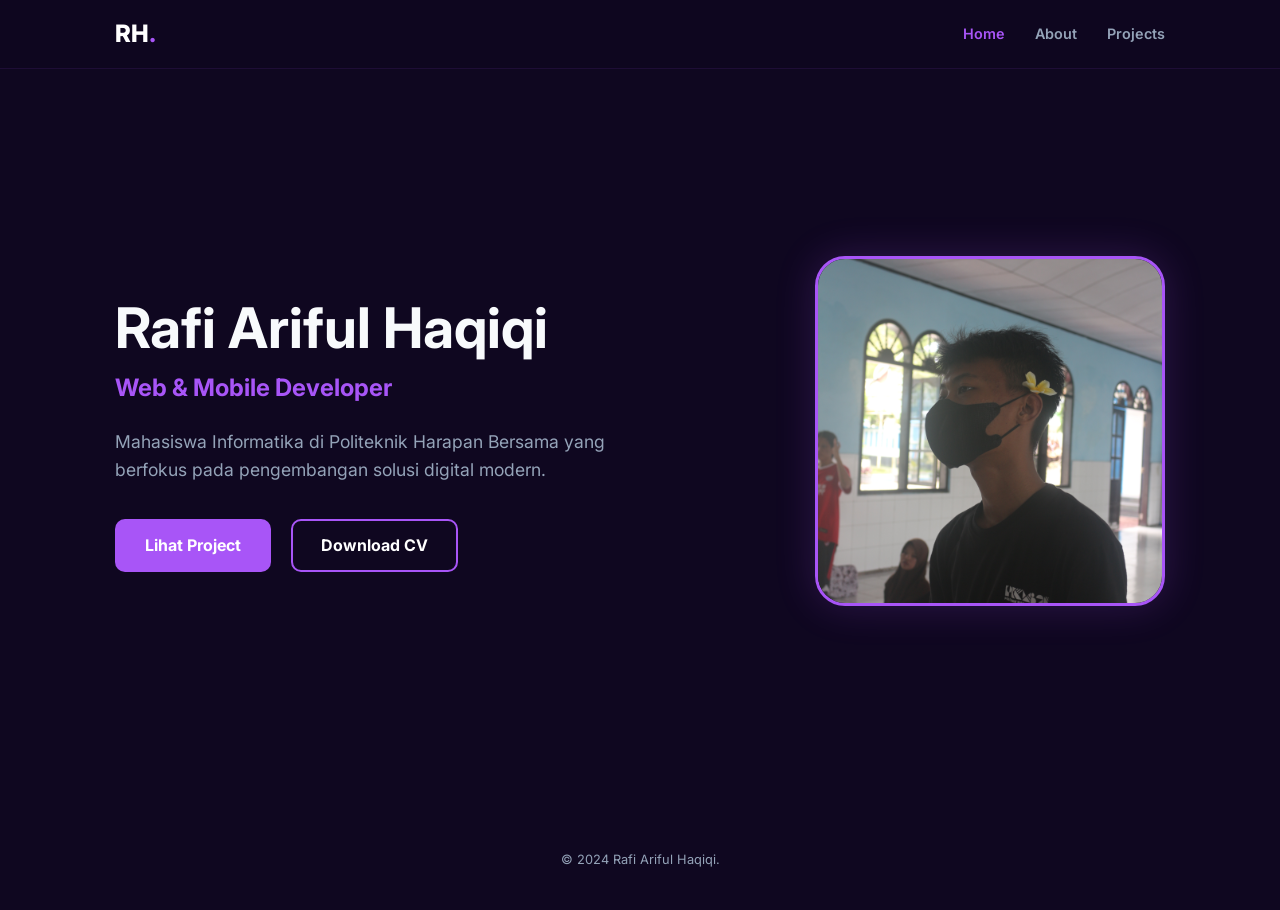
==== index.html @ f348dac9 "Add files via upload" ====
<!DOCTYPE html>
<html lang="id">

<head>
    <meta charset="UTF-8">
    <meta name="viewport" content="width=device-width, initial-scale=1.0">
    <title>Rafi Ariful Haqiqi | Home</title>
    <link rel="stylesheet" href="style.css">
    <link href="https://fonts.googleapis.com/css2?family=Inter:wght@400;700;800&display=swap" rel="stylesheet">
</head>

<body>
    <nav>
        <div class="nav-container">
            <a href="index.html" class="logo">RH<span>.</span></a>
            <ul>
                <li><a href="index.html" class="active">Home</a></li>
                <li><a href="about.html">About</a></li>
                <li><a href="projects.html">Projects</a></li>
            </ul>
        </div>
    </nav>

    <div class="container">
        <header class="hero">
            <div class="hero-content">
                <h1>Rafi Ariful Haqiqi</h1>
                <h2>Web & Mobile Developer</h2>
                <p>Mahasiswa Informatika di Politeknik Harapan Bersama yang berfokus pada pengembangan solusi digital
                    modern.</p>
                <div class="btn-group">
                    <a href="projects.html" class="btn-primary">Lihat Project</a>
                    <a href="cv.pdf" download class="btn-secondary">Download CV</a>
                </div>
            </div>
            <div class="hero-image">
                <img src="image/profile.jpg" alt="Rafi Ariful Haqiqi">
            </div>
        </header>
    </div>

    <footer>&copy; 2024 Rafi Ariful Haqiqi.</footer>
    <script src="script.js"></script>
</body>

</html>
---- style.css ----
/* ROOT VARIABLES - Tema Dark Purple */
:root {
    --bg-dark: #0f0720;
    --surface: #1a1033;
    --primary: #a855f7;
    --accent: #6366f1;
    --text-main: #f8fafc;
    --text-dim: #94a3b8;
}

* {
    margin: 0;
    padding: 0;
    box-sizing: border-box;
}

body {
    font-family: 'Inter', sans-serif;
    background-color: var(--bg-dark);
    color: var(--text-main);
    line-height: 1.6;
    overflow-x: hidden;
}

/* NAVIGATION */
nav {
    background: rgba(15, 7, 32, 0.95);
    backdrop-filter: blur(10px);
    padding: 15px 0;
    position: fixed;
    width: 100%;
    top: 0;
    z-index: 1000;
    border-bottom: 1px solid rgba(168, 85, 247, 0.1);
}

.nav-container {
    max-width: 1100px;
    margin: 0 auto;
    display: flex;
    justify-content: space-between;
    align-items: center;
    padding: 0 25px;
}

.logo {
    font-size: 1.5rem;
    font-weight: 800;
    color: #fff;
    text-decoration: none;
}

.logo span {
    color: var(--primary);
}

nav ul {
    display: flex;
    gap: 30px;
    list-style: none;
}

nav a {
    text-decoration: none;
    color: var(--text-dim);
    font-weight: 600;
    transition: 0.3s;
    font-size: 0.9rem;
}

nav a:hover,
nav a.active {
    color: var(--primary);
}

/* MAIN CONTAINER */
.container {
    max-width: 1100px;
    margin: 0 auto;
    padding: 120px 25px 60px 25px;
}

/* HERO SECTION (index.html) */
.hero {
    display: flex;
    align-items: center;
    justify-content: space-between;
    gap: 40px;
    min-height: 70vh;
}

.hero-content {
    flex: 1;
}

.hero-content h1 {
    font-size: 3.5rem;
    margin-bottom: 10px;
    line-height: 1.1;
}

.hero-content h2 {
    color: var(--primary);
    font-size: 1.5rem;
    margin-bottom: 20px;
}

.hero-content p {
    color: var(--text-dim);
    font-size: 1.1rem;
    margin-bottom: 35px;
    max-width: 500px;
}

.btn-group {
    display: flex;
    gap: 20px;
    align-items: center;
}

/* FIX TOMBOL (Wajib Muncul) */
.btn-primary {
    background: var(--primary) !important;
    color: white !important;
    padding: 14px 30px;
    border-radius: 10px;
    text-decoration: none;
    font-weight: 700;
    display: inline-block;
    transition: 0.3s;
}

.btn-secondary {
    border: 2px solid var(--primary);
    color: white;
    padding: 12px 28px;
    border-radius: 10px;
    text-decoration: none;
    font-weight: 700;
    display: inline-block;
    transition: 0.3s;
}

.btn-primary:hover {
    transform: translateY(-3px);
    box-shadow: 0 10px 20px rgba(168, 85, 247, 0.3);
}

.hero-image img {
    width: 350px;
    height: 350px;
    border-radius: 30px;
    object-fit: cover;
    border: 3px solid var(--primary);
    box-shadow: 0 0 40px rgba(168, 85, 247, 0.2);
}

/* ABOUT SECTION (about.html) */
.about-grid {
    display: grid;
    grid-template-columns: repeat(auto-fit, minmax(300px, 1fr));
    gap: 25px;
}

.about-card {
    background: var(--surface);
    padding: 35px;
    border-radius: 20px;
    border: 1px solid rgba(255, 255, 255, 0.05);
}

.about-card h3 {
    color: var(--primary);
    margin-bottom: 15px;
}

.about-card ul {
    list-style: none;
}

.about-card li {
    margin-bottom: 10px;
    color: var(--text-dim);
}

/* PROJECTS GRID (projects.html) */
.projects-grid {
    display: grid;
    grid-template-columns: repeat(auto-fit, minmax(320px, 1fr));
    gap: 30px;
}

.card {
    background: var(--surface);
    border-radius: 20px;
    overflow: hidden;
    border: 1px solid rgba(255, 255, 255, 0.05);
}

.card img {
    width: 100%;
    height: 200px;
    object-fit: cover;
}

.card-body {
    padding: 25px;
}

.card-body h3 {
    margin-bottom: 10px;
}

.card-body p {
    font-size: 0.9rem;
    color: var(--text-dim);
    margin-bottom: 15px;
}

.badge-ongoing {
    background: #f59e0b;
    color: #000;
    padding: 4px 10px;
    border-radius: 6px;
    font-size: 0.7rem;
    font-weight: 800;
    display: inline-block;
    margin-bottom: 10px;
}

/* FOOTER */
footer {
    text-align: center;
    padding: 40px;
    color: var(--text-dim);
    font-size: 0.8rem;
}

/* RESPONSIVE */
@media (max-width: 768px) {
    .hero {
        flex-direction: column-reverse;
        text-align: center;
    }

    .hero-image img {
        width: 250px;
        height: 250px;
    }

    .btn-group {
        flex-direction: column;
        width: 100%;
    }

    .btn-primary,
    .btn-secondary {
        width: 100%;
        text-align: center;
    }

    nav ul {
        display: none;
    }
}
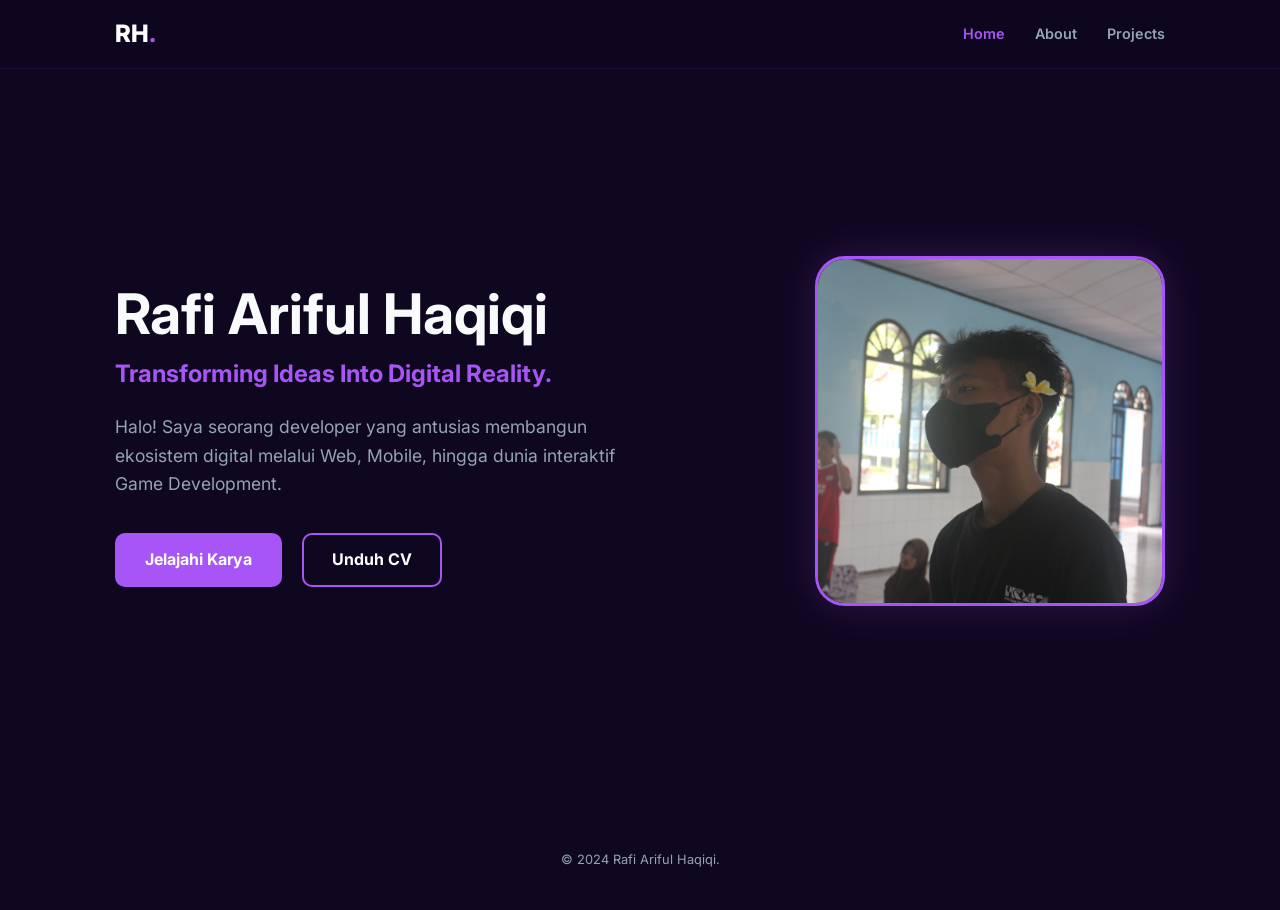
==== commit fc691941: "Update index.html" ====
--- a/index.html
+++ b/index.html
@@ -24,13 +24,12 @@
     <div class="container">
         <header class="hero">
             <div class="hero-content">
-                <h1>Rafi Ariful Haqiqi</h1>
-                <h2>Web & Mobile Developer</h2>
-                <p>Mahasiswa Informatika di Politeknik Harapan Bersama yang berfokus pada pengembangan solusi digital
-                    modern.</p>
-                <div class="btn-group">
-                    <a href="projects.html" class="btn-primary">Lihat Project</a>
-                    <a href="cv.pdf" download class="btn-secondary">Download CV</a>
+                    <h1>Rafi Ariful Haqiqi</h1>
+                    <h2>Transforming Ideas Into <span style="color: var(--primary);">Digital Reality.</span></h2>
+                        <p>Halo! Saya seorang developer yang antusias membangun ekosistem digital melalui Web, Mobile, hingga dunia interaktif Game Development.</p>
+                    <div class="btn-group">
+                    <a href="projects.html" class="btn-primary">Jelajahi Karya</a>
+                    <a href="cv.pdf" download class="btn-secondary">Unduh CV</a>
                 </div>
             </div>
             <div class="hero-image">
@@ -43,4 +42,4 @@
     <script src="script.js"></script>
 </body>
 
-</html>+</html>
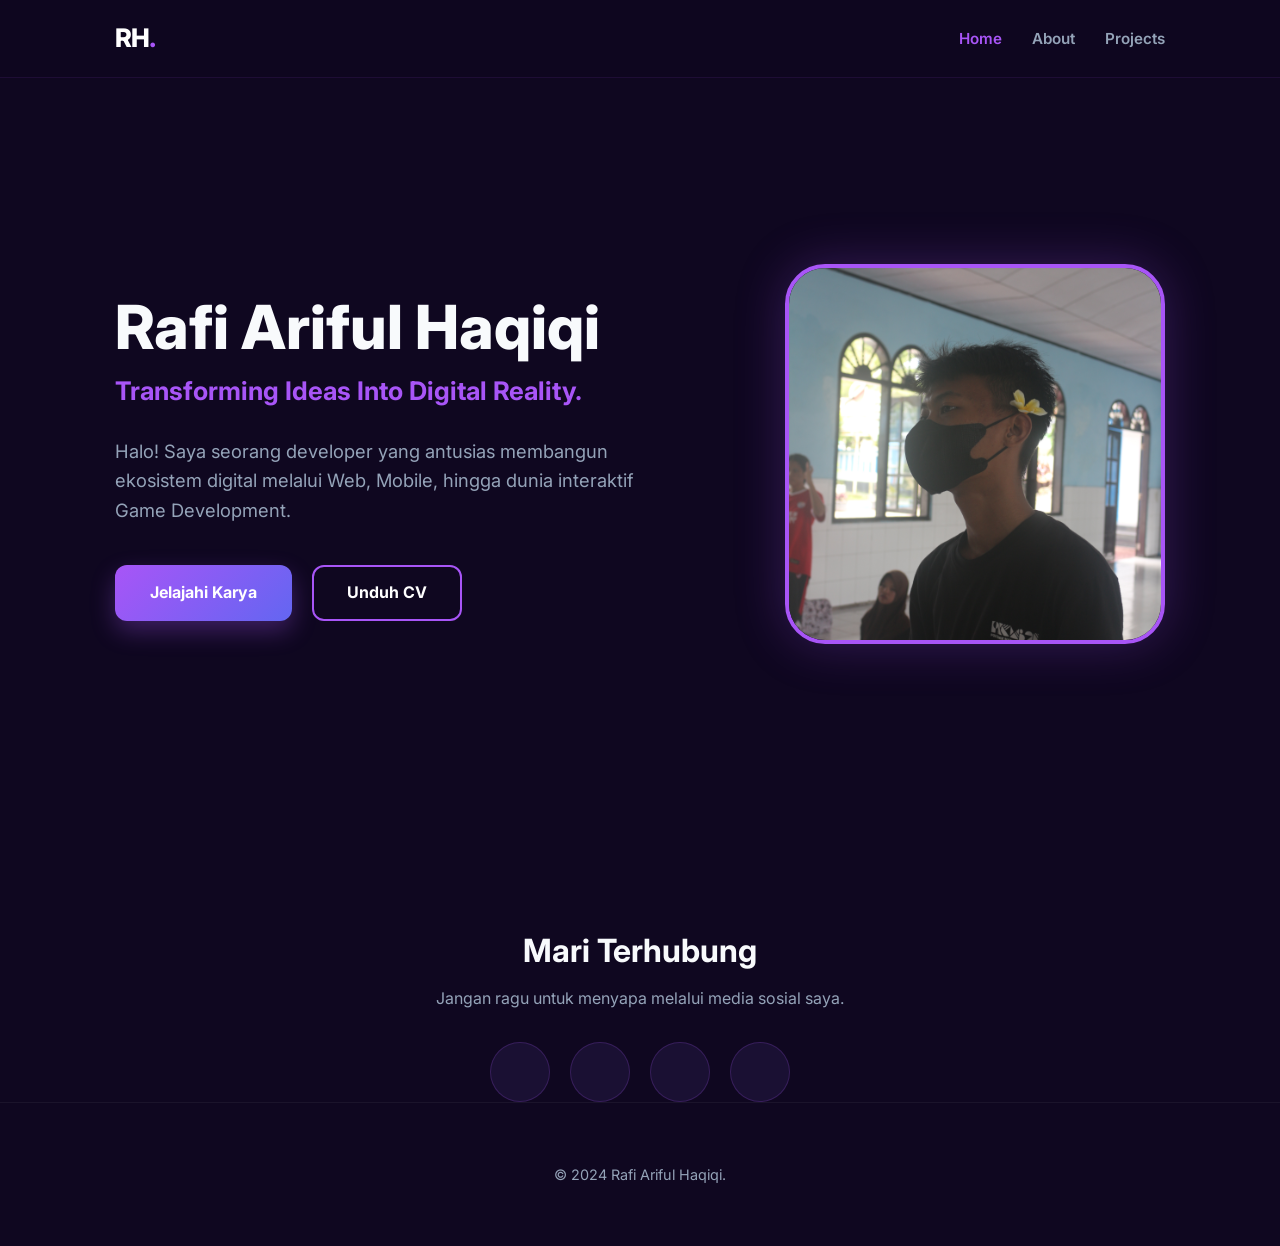
==== commit 3ac7c375: "Update index.html" ====
--- a/index.html
+++ b/index.html
@@ -38,6 +38,29 @@
         </header>
     </div>
 
+    <section class="contact-section">
+    <h2 style="font-size: 2rem;">Mari Terhubung</h2>
+    <p style="color: var(--text-dim); margin-top: 10px;">Jangan ragu untuk menyapa melalui media sosial saya.</p>
+    
+    <div class="social-links">
+        <!-- Email -->
+        <a href="mailto:raffihaqiqi@gmail.com" class="social-item mail" title="Email">
+            <i class="fas fa-envelope"></i>
+        </a>
+        <!-- LinkedIn (Ganti linknya dengan link profilmu) -->
+        <a href="https://www.linkedin.com/in/raffi-haqiqi-6a7aaa294/" target="_blank" class="social-item li" title="LinkedIn">
+            <i class="fab fa-linkedin-in"></i>
+        </a>
+        <!-- GitHub -->
+        <a href="https://github.com/RafiArifulHaqiqi" target="_blank" class="social-item gh" title="GitHub">
+            <i class="fab fa-github"></i>
+        </a>
+        <!-- Instagram (Ganti linknya dengan link profilmu) -->
+        <a href="https://instagram.com/rafi.haqiqi" target="_blank" class="social-item ig" title="Instagram">
+            <i class="fab fa-instagram"></i>
+        </a>
+    </div>
+</section>
     <footer>&copy; 2024 Rafi Ariful Haqiqi.</footer>
     <script src="script.js"></script>
 </body>
--- a/style.css
+++ b/style.css
@@ -1,4 +1,3 @@
-/* ROOT VARIABLES - Tema Dark Purple */
 :root {
     --bg-dark: #0f0720;
     --surface: #1a1033;
@@ -6,12 +5,13 @@
     --accent: #6366f1;
     --text-main: #f8fafc;
     --text-dim: #94a3b8;
-}
-
-* {
-    margin: 0;
-    padding: 0;
-    box-sizing: border-box;
+    --white: #ffffff;
+}
+
+* { 
+    margin: 0; 
+    padding: 0; 
+    box-sizing: border-box; 
 }
 
 body {
@@ -22,14 +22,14 @@
     overflow-x: hidden;
 }
 
-/* NAVIGATION */
+/* --- NAVIGATION --- */
 nav {
-    background: rgba(15, 7, 32, 0.95);
-    backdrop-filter: blur(10px);
-    padding: 15px 0;
+    background: rgba(15, 7, 32, 0.9);
+    backdrop-filter: blur(15px);
+    padding: 18px 0;
     position: fixed;
-    width: 100%;
-    top: 0;
+    width: 100%; 
+    top: 0; 
     z-index: 1000;
     border-bottom: 1px solid rgba(168, 85, 247, 0.1);
 }
@@ -43,223 +43,193 @@
     padding: 0 25px;
 }
 
-.logo {
-    font-size: 1.5rem;
-    font-weight: 800;
-    color: #fff;
-    text-decoration: none;
-}
-
-.logo span {
-    color: var(--primary);
-}
-
-nav ul {
-    display: flex;
-    gap: 30px;
-    list-style: none;
-}
-
-nav a {
-    text-decoration: none;
-    color: var(--text-dim);
-    font-weight: 600;
-    transition: 0.3s;
-    font-size: 0.9rem;
-}
-
-nav a:hover,
-nav a.active {
-    color: var(--primary);
-}
-
-/* MAIN CONTAINER */
+.logo { 
+    font-size: 1.6rem; 
+    font-weight: 800; 
+    color: var(--white); 
+    text-decoration: none; 
+    letter-spacing: -1px;
+}
+.logo span { color: var(--primary); }
+
+nav ul { display: flex; gap: 30px; list-style: none; }
+nav a { 
+    text-decoration: none; 
+    color: var(--text-dim); 
+    font-weight: 600; 
+    transition: 0.3s; 
+    font-size: 0.95rem; 
+}
+nav a:hover, nav a.active { color: var(--primary); }
+
+/* --- CONTAINERS --- */
 .container {
     max-width: 1100px;
     margin: 0 auto;
-    padding: 120px 25px 60px 25px;
-}
-
-/* HERO SECTION (index.html) */
+    padding: 120px 25px 80px 25px;
+}
+
+/* --- HERO SECTION (index.html) --- */
 .hero {
     display: flex;
     align-items: center;
     justify-content: space-between;
-    gap: 40px;
-    min-height: 70vh;
-}
-
-.hero-content {
-    flex: 1;
-}
-
-.hero-content h1 {
-    font-size: 3.5rem;
-    margin-bottom: 10px;
-    line-height: 1.1;
-}
-
-.hero-content h2 {
-    color: var(--primary);
-    font-size: 1.5rem;
-    margin-bottom: 20px;
-}
-
-.hero-content p {
-    color: var(--text-dim);
-    font-size: 1.1rem;
-    margin-bottom: 35px;
-    max-width: 500px;
-}
-
-.btn-group {
-    display: flex;
-    gap: 20px;
-    align-items: center;
-}
-
-/* FIX TOMBOL (Wajib Muncul) */
+    gap: 50px;
+    min-height: 75vh;
+}
+
+.hero-content { flex: 1.2; }
+.hero-content h1 { font-size: 3.8rem; margin-bottom: 10px; line-height: 1.1; font-weight: 800; }
+.hero-content h2 { color: var(--primary); font-size: 1.6rem; margin-bottom: 25px; font-weight: 700; }
+.hero-content p { color: var(--text-dim); font-size: 1.15rem; margin-bottom: 40px; max-width: 550px; }
+
+.btn-group { display: flex; gap: 20px; align-items: center; }
+
 .btn-primary {
-    background: var(--primary) !important;
-    color: white !important;
-    padding: 14px 30px;
-    border-radius: 10px;
+    background: linear-gradient(135deg, var(--primary), var(--accent)) !important;
+    color: var(--white) !important;
+    padding: 15px 35px;
+    border-radius: 12px;
     text-decoration: none;
     font-weight: 700;
     display: inline-block;
     transition: 0.3s;
+    box-shadow: 0 10px 25px rgba(168, 85, 247, 0.3);
 }
 
 .btn-secondary {
     border: 2px solid var(--primary);
-    color: white;
-    padding: 12px 28px;
-    border-radius: 10px;
+    color: var(--white);
+    padding: 13px 33px;
+    border-radius: 12px;
     text-decoration: none;
     font-weight: 700;
     display: inline-block;
     transition: 0.3s;
 }
 
-.btn-primary:hover {
-    transform: translateY(-3px);
-    box-shadow: 0 10px 20px rgba(168, 85, 247, 0.3);
-}
+.btn-primary:hover { transform: translateY(-4px); box-shadow: 0 15px 30px rgba(168, 85, 247, 0.4); }
+.btn-secondary:hover { background: rgba(168, 85, 247, 0.1); transform: translateY(-4px); }
 
 .hero-image img {
-    width: 350px;
-    height: 350px;
-    border-radius: 30px;
-    object-fit: cover;
-    border: 3px solid var(--primary);
-    box-shadow: 0 0 40px rgba(168, 85, 247, 0.2);
-}
-
-/* ABOUT SECTION (about.html) */
-.about-grid {
-    display: grid;
-    grid-template-columns: repeat(auto-fit, minmax(300px, 1fr));
-    gap: 25px;
-}
-
-.about-card {
+    width: 380px; height: 380px; border-radius: 40px;
+    object-fit: cover; border: 4px solid var(--primary);
+    box-shadow: 0 0 50px rgba(168, 85, 247, 0.25);
+}
+
+/* --- ABOUT CARDS & TIMELINE --- */
+.about-grid { display: grid; grid-template-columns: repeat(auto-fit, minmax(320px, 1fr)); gap: 30px; }
+.about-card { 
+    background: var(--surface); 
+    padding: 35px; 
+    border-radius: 24px; 
+    border: 1px solid rgba(255,255,255,0.05); 
+    transition: 0.3s;
+}
+.about-card h3 { color: var(--primary); margin-bottom: 25px; display: flex; align-items: center; gap: 12px; }
+
+.personal-info { list-style: none; }
+.personal-info li { 
+    margin-bottom: 15px; 
+    display: flex; 
+    justify-content: space-between; 
+    border-bottom: 1px solid rgba(255,255,255,0.05); 
+    padding-bottom: 8px; 
+}
+.personal-info span { color: var(--primary); font-weight: 700; }
+
+.timeline { border-left: 2px solid var(--primary); padding-left: 25px; margin-left: 10px; }
+.time-item { margin-bottom: 25px; position: relative; }
+.time-item::before { 
+    content: ''; position: absolute; left: -33px; top: 6px; 
+    width: 14px; height: 14px; background: var(--primary); border-radius: 50%; 
+    box-shadow: 0 0 10px var(--primary);
+}
+.year { font-size: 0.85rem; color: var(--primary); font-weight: 800; text-transform: uppercase; }
+
+/* --- SKILLS SECTION --- */
+.skills-grid { display: grid; grid-template-columns: repeat(auto-fit, minmax(280px, 1fr)); gap: 25px; margin-top: 20px; }
+.skill-box p { font-size: 1rem; margin-bottom: 10px; font-weight: 600; }
+.bar { width: 100%; height: 10px; background: rgba(255,255,255,0.1); border-radius: 20px; overflow: hidden; }
+.fill { height: 100%; background: linear-gradient(90deg, var(--primary), var(--accent)); border-radius: 20px; }
+
+/* --- PROJECT CARDS --- */
+.projects-grid { display: grid; grid-template-columns: repeat(auto-fit, minmax(330px, 1fr)); gap: 35px; }
+.card { 
+    background: var(--surface); 
+    border-radius: 24px; 
+    overflow: hidden; 
+    border: 1px solid rgba(255,255,255,0.05); 
+    transition: 0.4s ease;
+}
+.card:hover { transform: translateY(-12px); border-color: var(--primary); }
+.card img { width: 100%; height: 220px; object-fit: cover; filter: brightness(0.9); }
+.card-body { padding: 30px; }
+.card-body h3 { margin-bottom: 12px; font-size: 1.4rem; }
+.badge-ongoing { 
+    background: #f59e0b; color: #000; padding: 5px 12px; 
+    border-radius: 8px; font-size: 0.75rem; font-weight: 800; 
+    display: inline-block; margin-bottom: 15px; 
+}
+
+/* --- CONTACT & SOCIAL MEDIA --- */
+.contact-section {
+    text-align: center;
+    margin-top: 50px;
+}
+
+.social-links {
+    display: flex;
+    justify-content: center;
+    gap: 20px;
+    margin-top: 30px;
+    flex-wrap: wrap;
+}
+
+.social-item {
     background: var(--surface);
-    padding: 35px;
-    border-radius: 20px;
-    border: 1px solid rgba(255, 255, 255, 0.05);
-}
-
-.about-card h3 {
-    color: var(--primary);
-    margin-bottom: 15px;
-}
-
-.about-card ul {
-    list-style: none;
-}
-
-.about-card li {
-    margin-bottom: 10px;
-    color: var(--text-dim);
-}
-
-/* PROJECTS GRID (projects.html) */
-.projects-grid {
-    display: grid;
-    grid-template-columns: repeat(auto-fit, minmax(320px, 1fr));
-    gap: 30px;
-}
-
-.card {
-    background: var(--surface);
-    border-radius: 20px;
-    overflow: hidden;
-    border: 1px solid rgba(255, 255, 255, 0.05);
-}
-
-.card img {
-    width: 100%;
-    height: 200px;
-    object-fit: cover;
-}
-
-.card-body {
-    padding: 25px;
-}
-
-.card-body h3 {
-    margin-bottom: 10px;
-}
-
-.card-body p {
-    font-size: 0.9rem;
-    color: var(--text-dim);
-    margin-bottom: 15px;
-}
-
-.badge-ongoing {
-    background: #f59e0b;
+    color: var(--white);
+    width: 60px;
+    height: 60px;
+    display: flex;
+    align-items: center;
+    justify-content: center;
+    border-radius: 50%;
+    text-decoration: none;
+    font-size: 1.5rem;
+    transition: 0.3s ease;
+    border: 1px solid rgba(168, 85, 247, 0.2);
+}
+
+.social-item:hover {
+    background: var(--primary);
+    transform: translateY(-8px);
+    box-shadow: 0 10px 20px rgba(168, 85, 247, 0.4);
     color: #000;
-    padding: 4px 10px;
-    border-radius: 6px;
-    font-size: 0.7rem;
-    font-weight: 800;
-    display: inline-block;
-    margin-bottom: 10px;
-}
-
-/* FOOTER */
-footer {
-    text-align: center;
-    padding: 40px;
-    color: var(--text-dim);
-    font-size: 0.8rem;
-}
-
-/* RESPONSIVE */
+}
+
+/* Warna Spesifik Saat Hover (Opsional) */
+.social-item.ig:hover { background: radial-gradient(circle at 30% 107%, #fdf497 0%, #fdf497 5%, #fd5949 45%,#d6249f 60%,#285AEB 90%); color: #fff; }
+.social-item.li:hover { background: #0077b5; color: #fff; }
+.social-item.gh:hover { background: #333; color: #fff; }
+.social-item.mail:hover { background: #ea4335; color: #fff; }
+
+/* --- FOOTER --- */
+footer { 
+    text-align: center; 
+    padding: 60px 25px; 
+    color: var(--text-dim); 
+    font-size: 0.9rem; 
+    border-top: 1px solid rgba(255,255,255,0.05);
+}
+
+/* --- MOBILE RESPONSIVE --- */
 @media (max-width: 768px) {
-    .hero {
-        flex-direction: column-reverse;
-        text-align: center;
-    }
-
-    .hero-image img {
-        width: 250px;
-        height: 250px;
-    }
-
-    .btn-group {
-        flex-direction: column;
-        width: 100%;
-    }
-
-    .btn-primary,
-    .btn-secondary {
-        width: 100%;
-        text-align: center;
-    }
-
-    nav ul {
-        display: none;
-    }
-}+    .hero { flex-direction: column-reverse; text-align: center; padding-top: 140px; }
+    .hero-content h1 { font-size: 2.8rem; }
+    .hero-image img { width: 280px; height: 280px; margin-bottom: 40px; }
+    .btn-group { flex-direction: column; width: 100%; }
+    .btn-primary, .btn-secondary { width: 100%; text-align: center; }
+    nav ul { display: none; } /* Mobile menu bisa ditambahkan nanti */
+    .about-grid { grid-template-columns: 1fr; }
+}
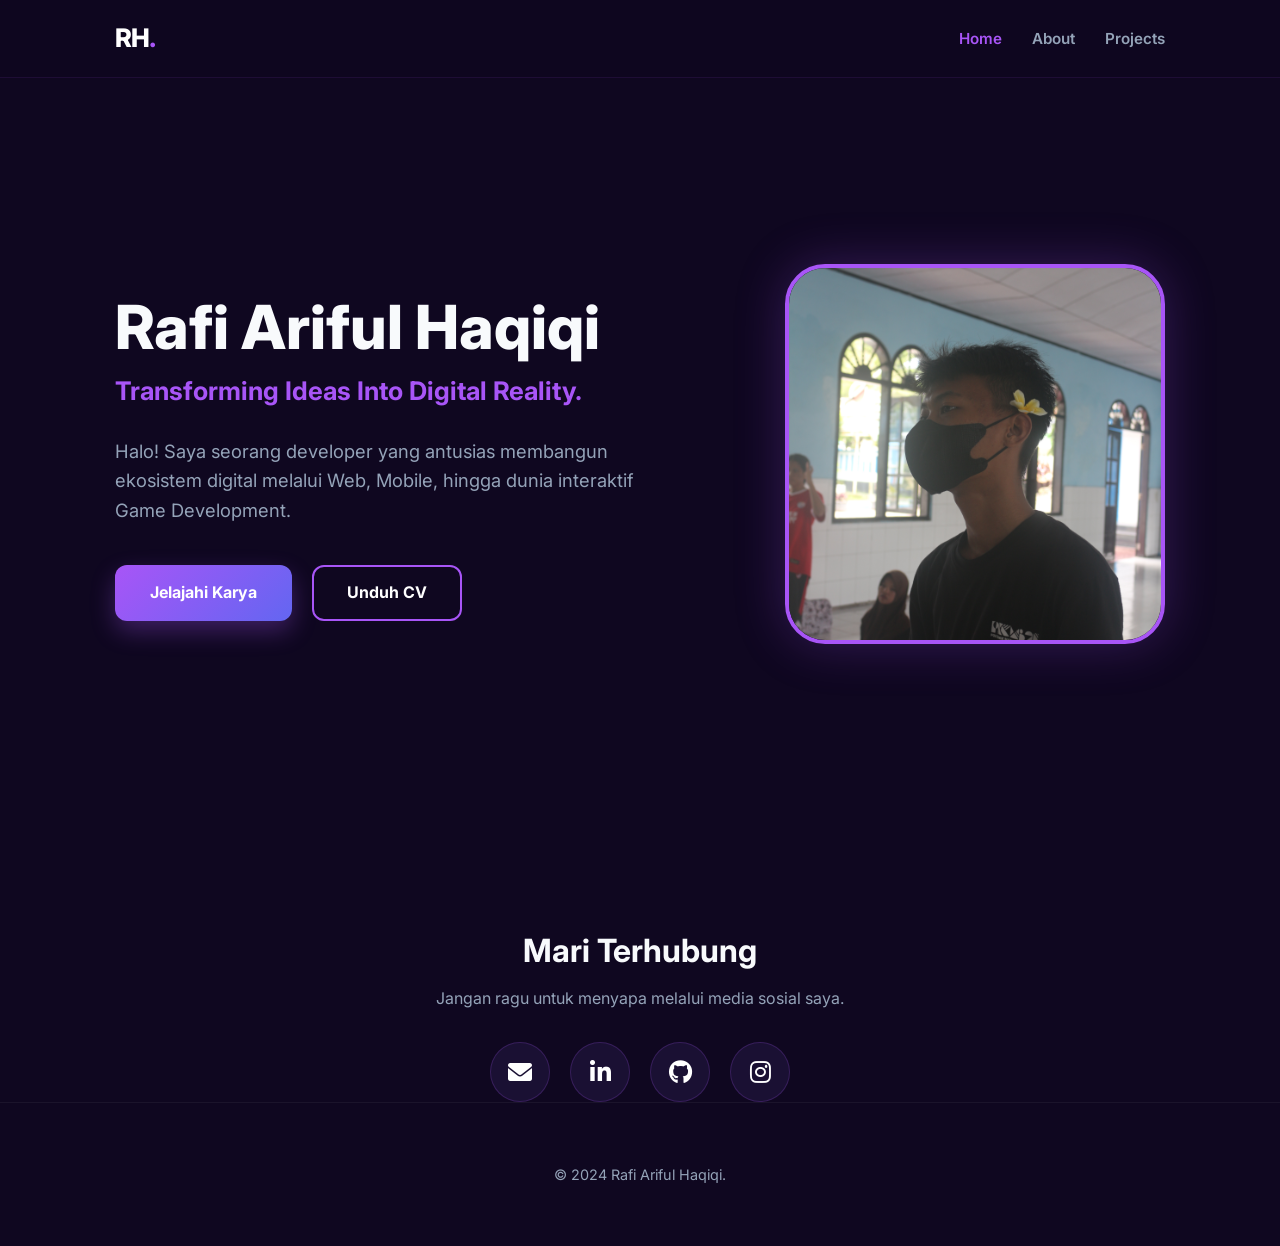
==== commit 6f22f749: "Update index.html" ====
--- a/index.html
+++ b/index.html
@@ -7,6 +7,7 @@
     <title>Rafi Ariful Haqiqi | Home</title>
     <link rel="stylesheet" href="style.css">
     <link href="https://fonts.googleapis.com/css2?family=Inter:wght@400;700;800&display=swap" rel="stylesheet">
+    <link rel="stylesheet" href="https://cdnjs.cloudflare.com/ajax/libs/font-awesome/6.0.0/css/all.min.css">
 </head>
 
 <body>
@@ -64,5 +65,4 @@
     <footer>&copy; 2024 Rafi Ariful Haqiqi.</footer>
     <script src="script.js"></script>
 </body>
-
 </html>
